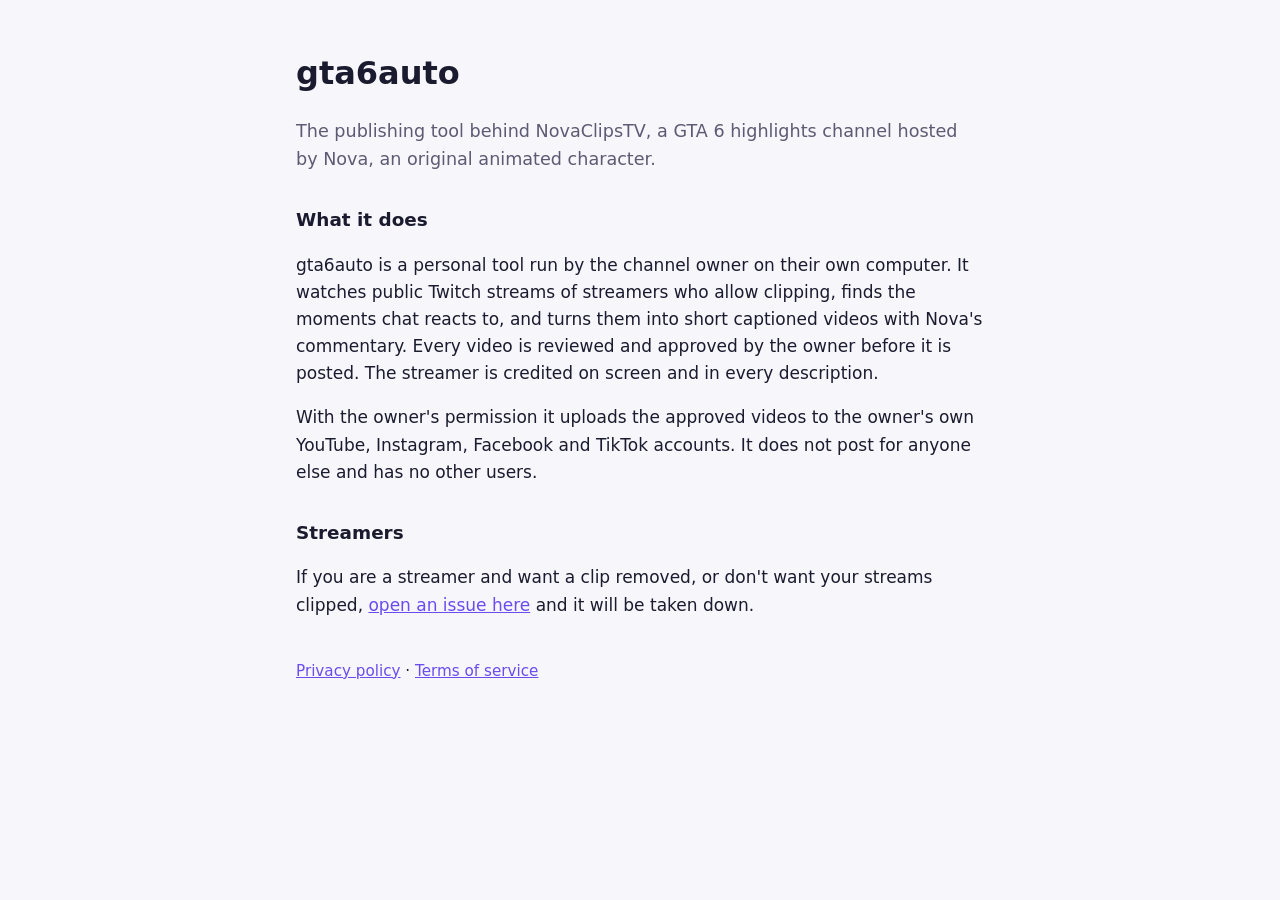
==== index.html @ f5877c4e "Home page, privacy policy and terms for gta6auto Co-Authored-By: Claude Opus 5.5 <noreply@anthropic." ====
<!doctype html>
<html lang="en">
<head>
<meta charset="utf-8">
<meta name="viewport" content="width=device-width, initial-scale=1">
<title>gta6auto - NovaClipsTV</title>
<link rel="stylesheet" href="style.css">
</head>
<body>
<main>
  <h1>gta6auto</h1>
  <p class="lead">The publishing tool behind NovaClipsTV, a GTA 6 highlights channel hosted by Nova, an original animated character.</p>

  <h2>What it does</h2>
  <p>gta6auto is a personal tool run by the channel owner on their own computer. It watches public Twitch streams of
  streamers who allow clipping, finds the moments chat reacts to, and turns them into short captioned videos with
  Nova's commentary. Every video is reviewed and approved by the owner before it is posted. The streamer is credited
  on screen and in every description.</p>
  <p>With the owner's permission it uploads the approved videos to the owner's own YouTube, Instagram, Facebook and
  TikTok accounts. It does not post for anyone else and has no other users.</p>

  <h2>Streamers</h2>
  <p>If you are a streamer and want a clip removed, or don't want your streams clipped, <a href="https://github.com/Ajinkya710/gta6auto-site/issues">open an issue here</a>
  and it will be taken down.</p>

  <p class="links"><a href="privacy.html">Privacy policy</a> · <a href="terms.html">Terms of service</a></p>
</main>
</body>
</html>
---- style.css ----
:root { --bg: #f7f6fb; --fg: #1b1b2f; --muted: #5d5a73; --accent: #6a4cf0; }
@media (prefers-color-scheme: dark) { :root { --bg: #17162a; --fg: #ecebf5; --muted: #a9a6c0; --accent: #9d87ff; } }
* { box-sizing: border-box; }
body { margin: 0; background: var(--bg); color: var(--fg); font: 17px/1.6 system-ui, -apple-system, "Segoe UI", sans-serif; }
main { max-width: 720px; margin: 0 auto; padding: 48px 16px 64px; }
h1 { font-size: 2rem; margin: 0 0 8px; }
h2 { font-size: 1.15rem; margin: 32px 0 8px; }
.lead { font-size: 1.1rem; color: var(--muted); }
.meta { color: var(--muted); font-size: .9rem; margin-top: 0; }
a { color: var(--accent); }
ul { padding-left: 22px; }
.links { margin-top: 40px; font-size: .95rem; }
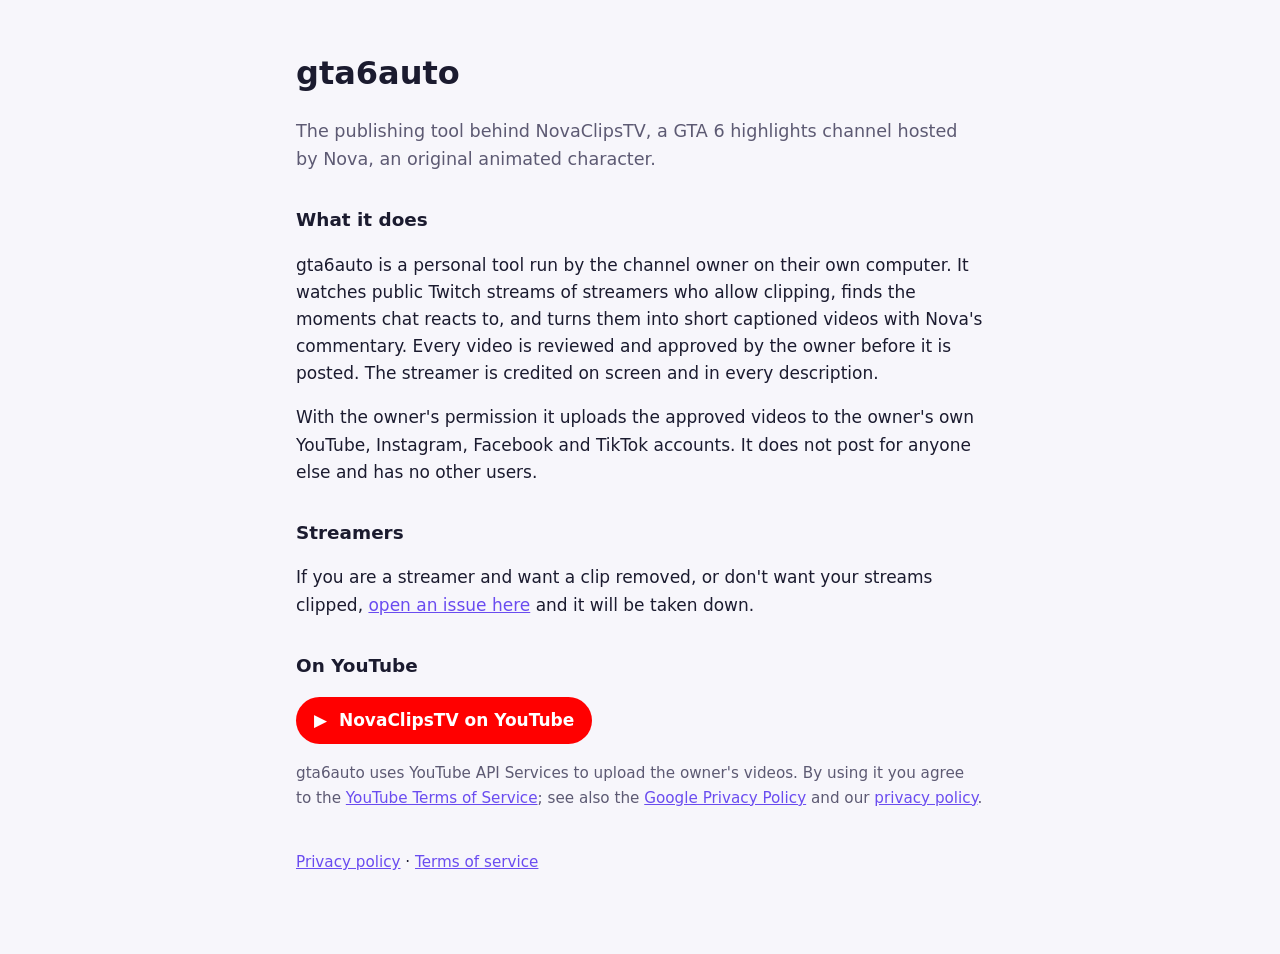
==== commit 63c72340: "Home page: YouTube channel link and YouTube API Services attribution Co-Authored-By: Claude Opus 5.5" ====
--- a/index.html
+++ b/index.html
@@ -23,6 +23,13 @@
   <p>If you are a streamer and want a clip removed, or don't want your streams clipped, <a href="https://github.com/Ajinkya710/gta6auto-site/issues">open an issue here</a>
   and it will be taken down.</p>
 
+  <h2>On YouTube</h2>
+  <p><a class="yt" href="https://www.youtube.com/channel/UCAnCR9ijTO_SXLjoj80P0CQ">NovaClipsTV on YouTube</a></p>
+  <p class="yt-note">gta6auto uses YouTube API Services to upload the owner's videos. By using it you agree to the
+  <a href="https://www.youtube.com/t/terms">YouTube Terms of Service</a>; see also the
+  <a href="https://policies.google.com/privacy">Google Privacy Policy</a> and our
+  <a href="privacy.html">privacy policy</a>.</p>
+
   <p class="links"><a href="privacy.html">Privacy policy</a> · <a href="terms.html">Terms of service</a></p>
 </main>
 </body>
--- a/style.css
+++ b/style.css
@@ -10,3 +10,7 @@
 a { color: var(--accent); }
 ul { padding-left: 22px; }
 .links { margin-top: 40px; font-size: .95rem; }
+a.yt { display: inline-block; background: #FF0000; color: #fff; font-weight: 600; text-decoration: none;
+       padding: 10px 18px; border-radius: 999px; }
+a.yt::before { content: "\25B6\00a0\00a0"; }
+.yt-note { color: var(--muted); font-size: .95rem; }
